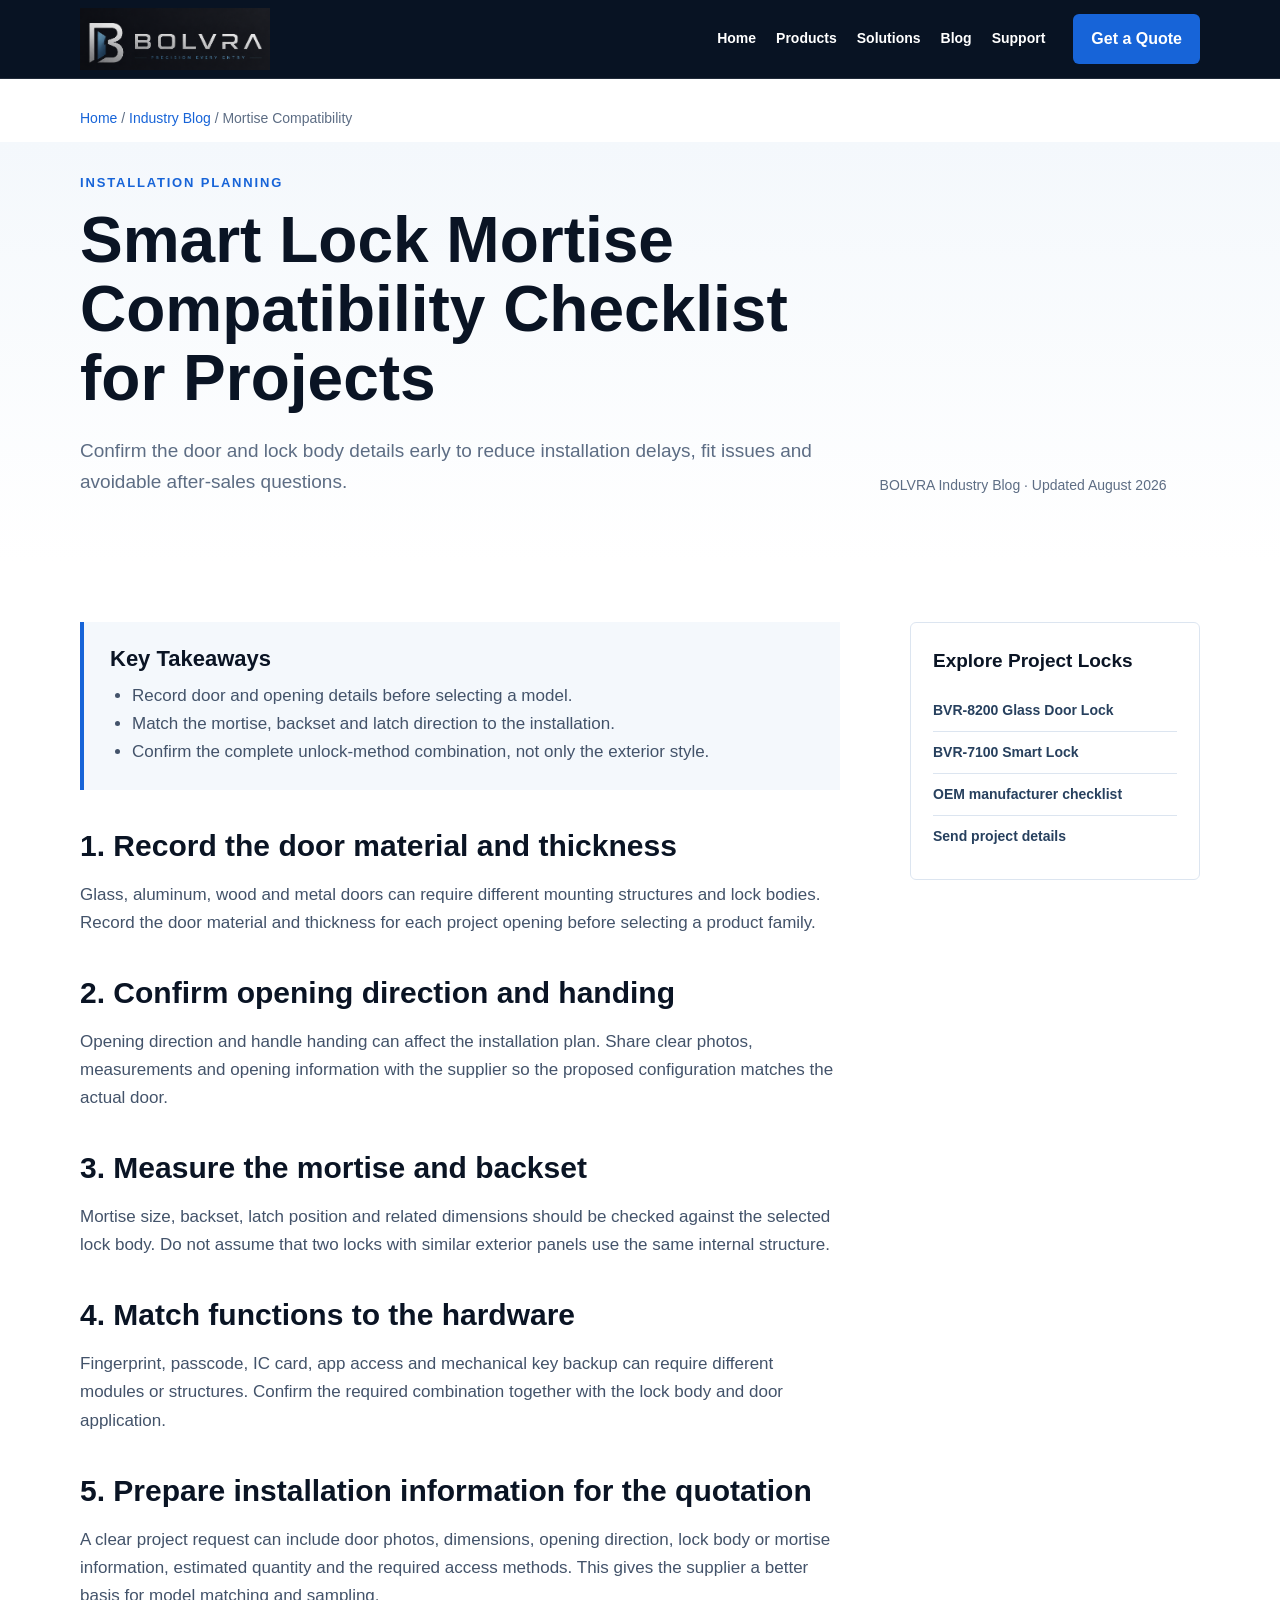
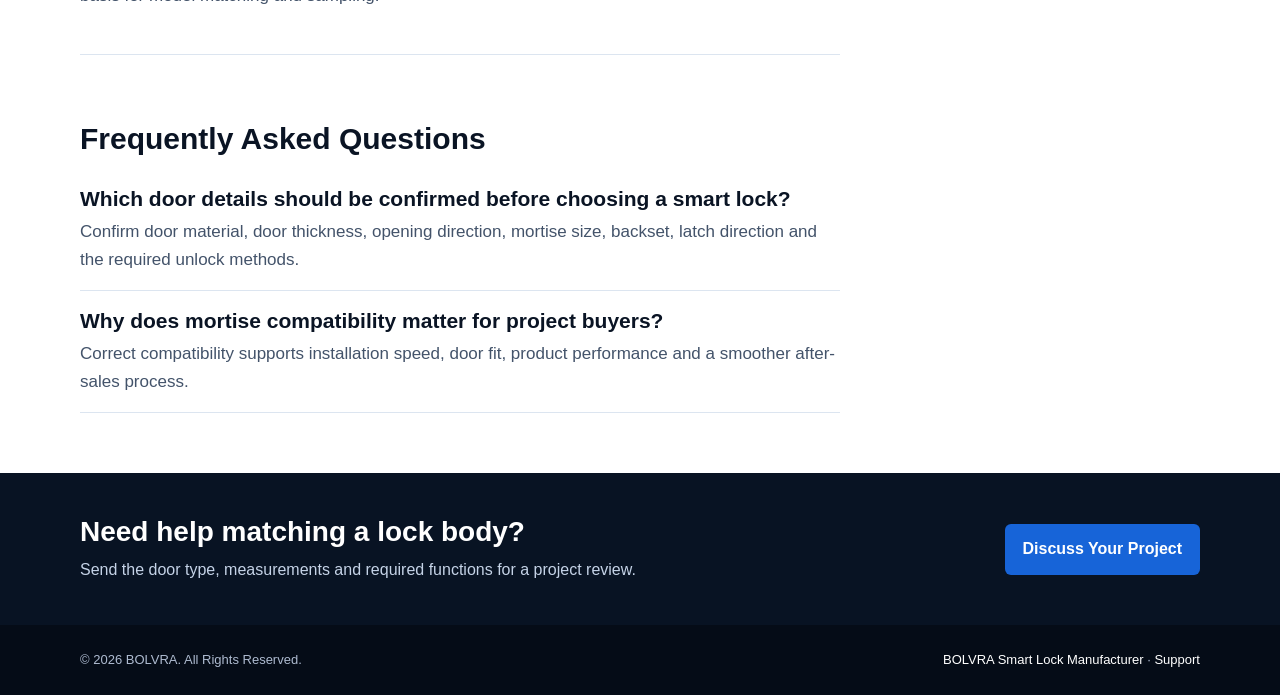
==== blog-mortise-compatibility.html @ e6ca4572 "Add indexable smart lock industry articles" ====
<!doctype html>
<html lang="en">
<head>
  <meta charset="utf-8"><meta name="viewport" content="width=device-width, initial-scale=1">
  <title>Smart Lock Mortise Compatibility Checklist for Projects | BOLVRA</title>
  <meta name="description" content="Use this smart lock mortise compatibility checklist to confirm door dimensions, lock body details and installation requirements before a project order.">
  <meta name="robots" content="index, follow, max-image-preview:large"><link rel="canonical" href="https://www.bolvralock.com/blog-mortise-compatibility.html">
  <meta property="og:type" content="article"><meta property="og:title" content="Smart Lock Mortise Compatibility Checklist for Projects"><meta property="og:description" content="Confirm door and mortise details early to reduce installation delays and after-sales risk on smart lock projects."><meta property="og:url" content="https://www.bolvralock.com/blog-mortise-compatibility.html"><meta property="og:image" content="https://www.bolvralock.com/assets/images/generated/oem-structure.webp">
  <link rel="icon" href="assets/images/favicon.svg" type="image/svg+xml"><link rel="stylesheet" href="assets/css/blog-pages.css?v=20260826">
  <script type="application/ld+json">{"@context":"https://schema.org","@graph":[{"@type":"Article","@id":"https://www.bolvralock.com/blog-mortise-compatibility.html#article","headline":"Smart Lock Mortise Compatibility Checklist for Projects","description":"Confirm door and mortise details early to reduce installation delays and after-sales risk on smart lock projects.","image":"https://www.bolvralock.com/assets/images/generated/oem-structure.webp","author":{"@type":"Organization","name":"BOLVRA"},"publisher":{"@type":"Organization","name":"BOLVRA","url":"https://www.bolvralock.com/"},"mainEntityOfPage":"https://www.bolvralock.com/blog-mortise-compatibility.html","datePublished":"2026-08-26"},{"@type":"BreadcrumbList","itemListElement":[{"@type":"ListItem","position":1,"name":"BOLVRA","item":"https://www.bolvralock.com/"},{"@type":"ListItem","position":2,"name":"Industry Blog","item":"https://www.bolvralock.com/#blog"},{"@type":"ListItem","position":3,"name":"Mortise Compatibility","item":"https://www.bolvralock.com/blog-mortise-compatibility.html"}]},{"@type":"FAQPage","mainEntity":[{"@type":"Question","name":"Which door details should be confirmed before choosing a smart lock?","acceptedAnswer":{"@type":"Answer","text":"Confirm door material, door thickness, opening direction, mortise size, backset, latch direction and the required unlock methods."}},{"@type":"Question","name":"Why does mortise compatibility matter for project buyers?","acceptedAnswer":{"@type":"Answer","text":"Correct compatibility supports installation speed, door fit, product performance and a smoother after-sales process."}}]}]}</script>
</head>
<body>
  <header class="bp-header"><div class="bp-container bp-header-inner"><a class="bp-brand" href="index.html" aria-label="BOLVRA home"><img src="assets/images/brand/bolvra-logo-dark.png" alt="BOLVRA - Precision Every Entry"></a><nav class="bp-nav"><a href="index.html">Home</a><a href="index.html#products">Products</a><a href="index.html#solutions">Solutions</a><a href="index.html#blog">Blog</a><a href="support.html">Support</a></nav><a class="bp-cta" href="index.html#contact">Get a Quote</a></div></header>
  <main><div class="bp-container bp-breadcrumb"><a href="index.html">Home</a> / <a href="index.html#blog">Industry Blog</a> / Mortise Compatibility</div><section class="bp-hero"><div class="bp-container bp-hero-grid"><div><p class="bp-eyebrow">Installation Planning</p><h1 class="bp-title">Smart Lock Mortise Compatibility Checklist for Projects</h1><p class="bp-dek">Confirm the door and lock body details early to reduce installation delays, fit issues and avoidable after-sales questions.</p></div><p class="bp-meta">BOLVRA Industry Blog · Updated August 2026</p></div></section><section class="bp-main"><div class="bp-container bp-layout"><article class="bp-article"><div class="bp-takeaways"><h2>Key Takeaways</h2><ul><li>Record door and opening details before selecting a model.</li><li>Match the mortise, backset and latch direction to the installation.</li><li>Confirm the complete unlock-method combination, not only the exterior style.</li></ul></div><h2>1. Record the door material and thickness</h2><p>Glass, aluminum, wood and metal doors can require different mounting structures and lock bodies. Record the door material and thickness for each project opening before selecting a product family.</p><h2>2. Confirm opening direction and handing</h2><p>Opening direction and handle handing can affect the installation plan. Share clear photos, measurements and opening information with the supplier so the proposed configuration matches the actual door.</p><h2>3. Measure the mortise and backset</h2><p>Mortise size, backset, latch position and related dimensions should be checked against the selected lock body. Do not assume that two locks with similar exterior panels use the same internal structure.</p><h2>4. Match functions to the hardware</h2><p>Fingerprint, passcode, IC card, app access and mechanical key backup can require different modules or structures. Confirm the required combination together with the lock body and door application.</p><h2>5. Prepare installation information for the quotation</h2><p>A clear project request can include door photos, dimensions, opening direction, lock body or mortise information, estimated quantity and the required access methods. This gives the supplier a better basis for model matching and sampling.</p><div class="bp-faq"><h2>Frequently Asked Questions</h2><article><h3>Which door details should be confirmed before choosing a smart lock?</h3><p>Confirm door material, door thickness, opening direction, mortise size, backset, latch direction and the required unlock methods.</p></article><article><h3>Why does mortise compatibility matter for project buyers?</h3><p>Correct compatibility supports installation speed, door fit, product performance and a smoother after-sales process.</p></article></div></article><aside class="bp-side"><h2>Explore Project Locks</h2><a href="product-bvr-8200.html">BVR-8200 Glass Door Lock</a><a href="product-bvr-7100.html">BVR-7100 Smart Lock</a><a href="blog-smart-lock-oem.html">OEM manufacturer checklist</a><a href="index.html#contact">Send project details</a></aside></div></section><section class="bp-bottom-cta"><div class="bp-container bp-bottom-cta-inner"><div><h2>Need help matching a lock body?</h2><p>Send the door type, measurements and required functions for a project review.</p></div><a class="bp-cta" href="index.html#contact">Discuss Your Project</a></div></section></main>
  <footer class="bp-footer"><div class="bp-container bp-footer-inner"><span>© 2026 BOLVRA. All Rights Reserved.</span><span><a href="index.html">BOLVRA Smart Lock Manufacturer</a> · <a href="support.html">Support</a></span></div></footer>
</body></html>
---- assets/css/blog-pages.css ----
*{box-sizing:border-box}
:root{--bp-ink:#0a1424;--bp-blue:#1764d8;--bp-muted:#5d6d84;--bp-line:#dce5f0;--bp-soft:#f4f8fc}
body{margin:0;color:var(--bp-ink);font-family:Arial,Helvetica,sans-serif;background:#fff;line-height:1.65}
.bp-container{width:min(1120px,calc(100% - 40px));margin:0 auto}
.bp-header{background:#081323;color:#fff;border-bottom:1px solid rgba(255,255,255,.1)}
.bp-header-inner{min-height:78px;display:flex;align-items:center;gap:28px}
.bp-brand img{display:block;width:190px;height:auto}
.bp-nav{display:flex;align-items:center;gap:20px;margin-left:auto}
.bp-nav a{color:#fff;text-decoration:none;font-weight:700;font-size:14px}
.bp-cta{display:inline-flex;align-items:center;justify-content:center;padding:12px 18px;background:var(--bp-blue);color:#fff;text-decoration:none;font-weight:700;border-radius:6px;white-space:nowrap}
.bp-breadcrumb{padding:28px 0 12px;color:var(--bp-muted);font-size:14px}
.bp-breadcrumb a{color:var(--bp-blue);text-decoration:none}
.bp-hero{padding:30px 0 64px;background:linear-gradient(180deg,#f4f8fc 0%,#fff 100%)}
.bp-hero-grid{display:grid;grid-template-columns:minmax(0,1.4fr) minmax(280px,.6fr);gap:52px;align-items:end}
.bp-eyebrow{margin:0 0 12px;color:var(--bp-blue);font-size:13px;font-weight:800;letter-spacing:.14em;text-transform:uppercase}
.bp-title{max-width:850px;margin:0;font-size:clamp(38px,5vw,68px);line-height:1.08;letter-spacing:0}
.bp-dek{max-width:760px;margin:22px 0 0;color:var(--bp-muted);font-size:19px}
.bp-meta{margin:0;color:var(--bp-muted);font-size:14px}
.bp-main{padding:60px 0}
.bp-layout{display:grid;grid-template-columns:minmax(0,1fr) 290px;gap:48px;align-items:start}
.bp-article{max-width:760px}
.bp-article h2{margin:38px 0 12px;font-size:30px;line-height:1.2}
.bp-article h3{margin:28px 0 8px;font-size:21px;line-height:1.3}
.bp-article p,.bp-article li{color:#43536a;font-size:17px}
.bp-article ul{padding-left:22px}
.bp-article a{color:var(--bp-blue);font-weight:700}
.bp-takeaways{margin:0 0 34px;padding:24px 26px;background:var(--bp-soft);border-left:4px solid var(--bp-blue)}
.bp-takeaways h2{margin:0 0 10px;font-size:22px}
.bp-takeaways ul{margin:0}
.bp-side{position:sticky;top:24px;border:1px solid var(--bp-line);border-radius:6px;padding:22px;background:#fff}
.bp-side h2{margin:0 0 14px;font-size:19px}
.bp-side a{display:block;padding:9px 0;color:#27405e;text-decoration:none;border-bottom:1px solid var(--bp-line);font-weight:700;font-size:14px}
.bp-side a:last-child{border-bottom:0}
.bp-faq{margin-top:44px;padding-top:28px;border-top:1px solid var(--bp-line)}
.bp-faq article{padding:16px 0;border-bottom:1px solid var(--bp-line)}
.bp-faq h3{margin:0 0 6px}
.bp-faq p{margin:0}
.bp-bottom-cta{padding:42px 0;background:#081323;color:#fff}
.bp-bottom-cta-inner{display:flex;align-items:center;justify-content:space-between;gap:24px}
.bp-bottom-cta h2{margin:0;font-size:28px;line-height:1.2}
.bp-bottom-cta p{margin:8px 0 0;color:#c5d3e7}
.bp-footer{padding:24px 0;background:#050c17;color:#aebbd0;font-size:13px}
.bp-footer-inner{display:flex;justify-content:space-between;gap:20px}
.bp-footer a{color:#fff;text-decoration:none}
.bp-menu{display:none}
@media(max-width:820px){.bp-header-inner{min-height:68px}.bp-nav{gap:12px}.bp-nav a{font-size:13px}.bp-hero-grid,.bp-layout{grid-template-columns:1fr;gap:24px}.bp-side{position:static}.bp-bottom-cta-inner,.bp-footer-inner{align-items:flex-start;flex-direction:column}}
@media(max-width:620px){.bp-container{width:min(100% - 28px,1120px)}.bp-brand img{width:160px}.bp-nav{display:none}.bp-cta{margin-left:auto;padding:10px 13px;font-size:13px}.bp-title{font-size:40px}.bp-dek{font-size:17px}.bp-main{padding:36px 0}.bp-article p,.bp-article li{font-size:16px}}
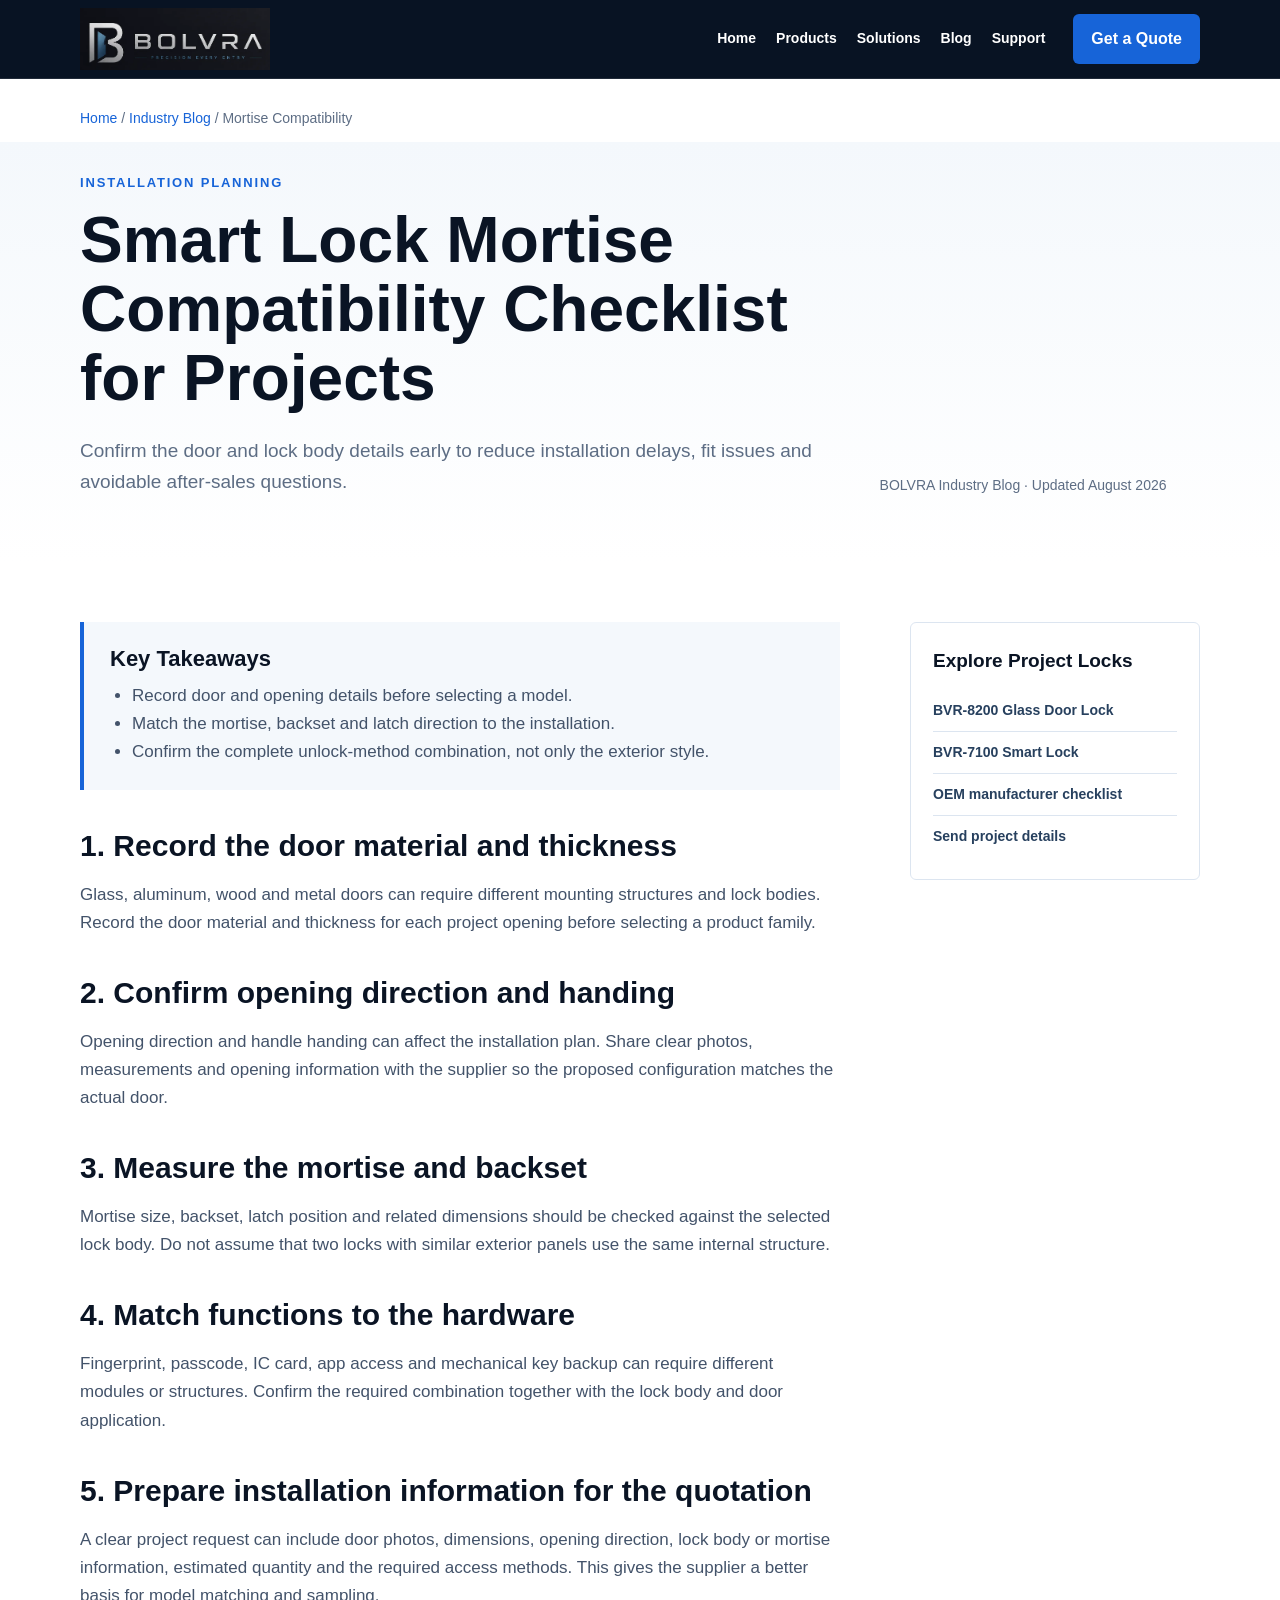
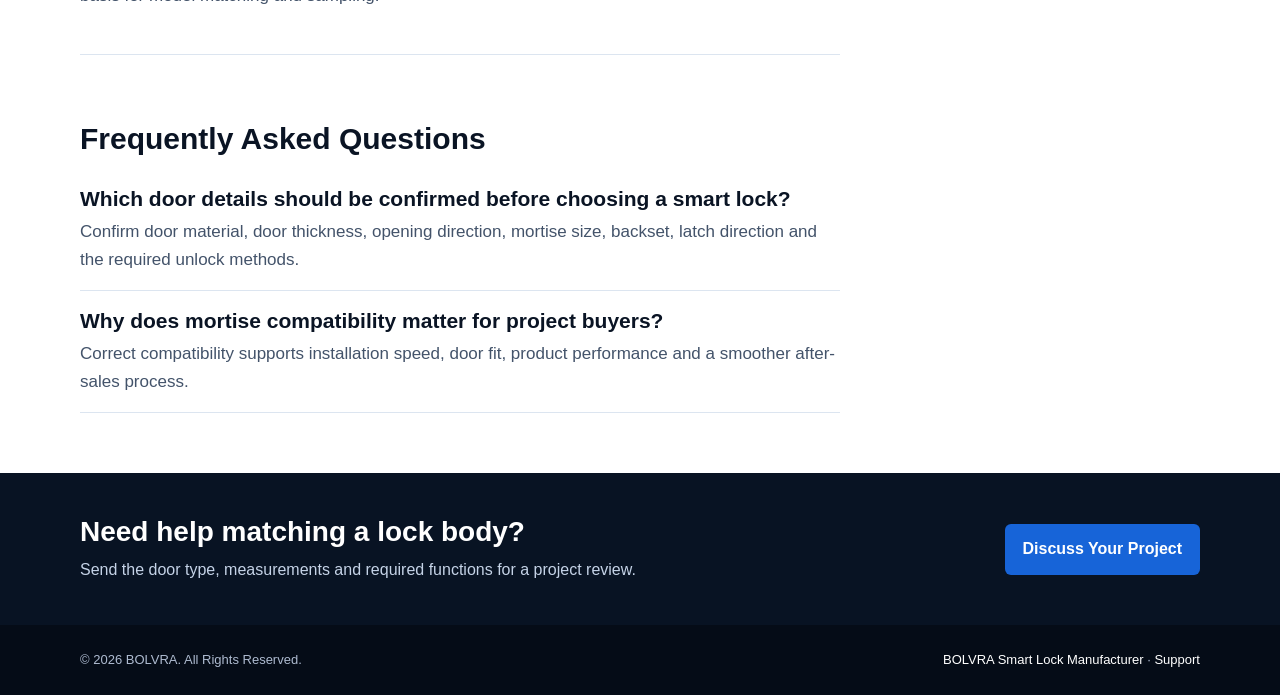
==== commit 33702354: "Serve brand logo as optimized WebP" ====
--- a/blog-mortise-compatibility.html
+++ b/blog-mortise-compatibility.html
@@ -10,7 +10,7 @@
   <script type="application/ld+json">{"@context":"https://schema.org","@graph":[{"@type":"Article","@id":"https://www.bolvralock.com/blog-mortise-compatibility.html#article","headline":"Smart Lock Mortise Compatibility Checklist for Projects","description":"Confirm door and mortise details early to reduce installation delays and after-sales risk on smart lock projects.","image":"https://www.bolvralock.com/assets/images/generated/oem-structure.webp","author":{"@type":"Organization","name":"BOLVRA"},"publisher":{"@type":"Organization","name":"BOLVRA","url":"https://www.bolvralock.com/"},"mainEntityOfPage":"https://www.bolvralock.com/blog-mortise-compatibility.html","datePublished":"2026-08-26"},{"@type":"BreadcrumbList","itemListElement":[{"@type":"ListItem","position":1,"name":"BOLVRA","item":"https://www.bolvralock.com/"},{"@type":"ListItem","position":2,"name":"Industry Blog","item":"https://www.bolvralock.com/#blog"},{"@type":"ListItem","position":3,"name":"Mortise Compatibility","item":"https://www.bolvralock.com/blog-mortise-compatibility.html"}]},{"@type":"FAQPage","mainEntity":[{"@type":"Question","name":"Which door details should be confirmed before choosing a smart lock?","acceptedAnswer":{"@type":"Answer","text":"Confirm door material, door thickness, opening direction, mortise size, backset, latch direction and the required unlock methods."}},{"@type":"Question","name":"Why does mortise compatibility matter for project buyers?","acceptedAnswer":{"@type":"Answer","text":"Correct compatibility supports installation speed, door fit, product performance and a smoother after-sales process."}}]}]}</script>
 </head>
 <body>
-  <header class="bp-header"><div class="bp-container bp-header-inner"><a class="bp-brand" href="index.html" aria-label="BOLVRA home"><img src="assets/images/brand/bolvra-logo-dark.png" alt="BOLVRA - Precision Every Entry"></a><nav class="bp-nav"><a href="index.html">Home</a><a href="index.html#products">Products</a><a href="index.html#solutions">Solutions</a><a href="index.html#blog">Blog</a><a href="support.html">Support</a></nav><a class="bp-cta" href="index.html#contact">Get a Quote</a></div></header>
+  <header class="bp-header"><div class="bp-container bp-header-inner"><a class="bp-brand" href="index.html" aria-label="BOLVRA home"><img src="assets/images/brand/bolvra-logo-dark.webp" alt="BOLVRA - Precision Every Entry"></a><nav class="bp-nav"><a href="index.html">Home</a><a href="index.html#products">Products</a><a href="index.html#solutions">Solutions</a><a href="index.html#blog">Blog</a><a href="support.html">Support</a></nav><a class="bp-cta" href="index.html#contact">Get a Quote</a></div></header>
   <main><div class="bp-container bp-breadcrumb"><a href="index.html">Home</a> / <a href="index.html#blog">Industry Blog</a> / Mortise Compatibility</div><section class="bp-hero"><div class="bp-container bp-hero-grid"><div><p class="bp-eyebrow">Installation Planning</p><h1 class="bp-title">Smart Lock Mortise Compatibility Checklist for Projects</h1><p class="bp-dek">Confirm the door and lock body details early to reduce installation delays, fit issues and avoidable after-sales questions.</p></div><p class="bp-meta">BOLVRA Industry Blog · Updated August 2026</p></div></section><section class="bp-main"><div class="bp-container bp-layout"><article class="bp-article"><div class="bp-takeaways"><h2>Key Takeaways</h2><ul><li>Record door and opening details before selecting a model.</li><li>Match the mortise, backset and latch direction to the installation.</li><li>Confirm the complete unlock-method combination, not only the exterior style.</li></ul></div><h2>1. Record the door material and thickness</h2><p>Glass, aluminum, wood and metal doors can require different mounting structures and lock bodies. Record the door material and thickness for each project opening before selecting a product family.</p><h2>2. Confirm opening direction and handing</h2><p>Opening direction and handle handing can affect the installation plan. Share clear photos, measurements and opening information with the supplier so the proposed configuration matches the actual door.</p><h2>3. Measure the mortise and backset</h2><p>Mortise size, backset, latch position and related dimensions should be checked against the selected lock body. Do not assume that two locks with similar exterior panels use the same internal structure.</p><h2>4. Match functions to the hardware</h2><p>Fingerprint, passcode, IC card, app access and mechanical key backup can require different modules or structures. Confirm the required combination together with the lock body and door application.</p><h2>5. Prepare installation information for the quotation</h2><p>A clear project request can include door photos, dimensions, opening direction, lock body or mortise information, estimated quantity and the required access methods. This gives the supplier a better basis for model matching and sampling.</p><div class="bp-faq"><h2>Frequently Asked Questions</h2><article><h3>Which door details should be confirmed before choosing a smart lock?</h3><p>Confirm door material, door thickness, opening direction, mortise size, backset, latch direction and the required unlock methods.</p></article><article><h3>Why does mortise compatibility matter for project buyers?</h3><p>Correct compatibility supports installation speed, door fit, product performance and a smoother after-sales process.</p></article></div></article><aside class="bp-side"><h2>Explore Project Locks</h2><a href="product-bvr-8200.html">BVR-8200 Glass Door Lock</a><a href="product-bvr-7100.html">BVR-7100 Smart Lock</a><a href="blog-smart-lock-oem.html">OEM manufacturer checklist</a><a href="index.html#contact">Send project details</a></aside></div></section><section class="bp-bottom-cta"><div class="bp-container bp-bottom-cta-inner"><div><h2>Need help matching a lock body?</h2><p>Send the door type, measurements and required functions for a project review.</p></div><a class="bp-cta" href="index.html#contact">Discuss Your Project</a></div></section></main>
   <footer class="bp-footer"><div class="bp-container bp-footer-inner"><span>© 2026 BOLVRA. All Rights Reserved.</span><span><a href="index.html">BOLVRA Smart Lock Manufacturer</a> · <a href="support.html">Support</a></span></div></footer>
 </body></html>
